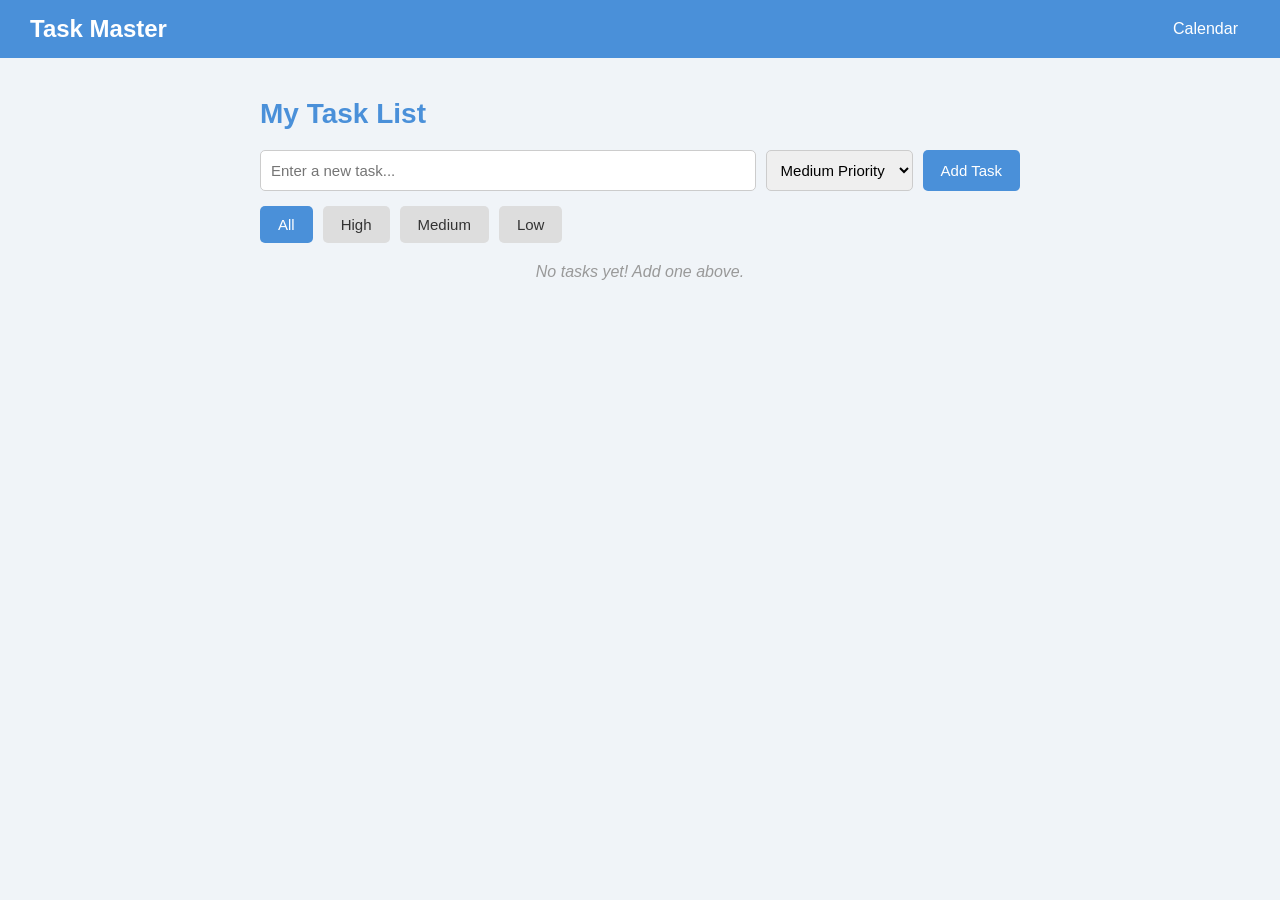
==== index.html @ 6f5163d7 "Added layout" ====
<!DOCTYPE html>
<html lang="en">
<head>
  <meta charset="UTF-8" />
  <meta name="viewport" content="width=device-width, initial-scale=1.0" />
  <title>Task Master</title>
  <link rel="stylesheet" href="style.css" />
</head>
<body>

  <!-- Navigation Bar -->
  <nav class="navbar">
    <h1 class="logo">Task Master</h1>
    <ul class="nav-links">
      <li><a href="calendar.html">Calendar</a></li>
    </ul>
  </nav>

  <!-- Main Content -->
  <main class="container">
    <h2>My Task List</h2>

    <!-- Add Task Form -->
    <div class="add-task-form">
      <input type="text" id="taskInput" placeholder="Enter a new task..." />
      <select id="prioritySelect">
        <option value="low">Low Priority</option>
        <option value="medium" selected>Medium Priority</option>
        <option value="high">High Priority</option>
      </select>
      <button onclick="addTask()">Add Task</button>
    </div>

    <!-- Filter Buttons -->
    <div class="filter-buttons">
      <button onclick="filterTasks('all')" class="filter-btn active-filter">All</button>
      <button onclick="filterTasks('high')" class="filter-btn">High</button>
      <button onclick="filterTasks('medium')" class="filter-btn">Medium</button>
      <button onclick="filterTasks('low')" class="filter-btn">Low</button>
    </div>

    <!-- Task List -->
    <ul id="taskList" class="task-list">
      <!-- Tasks are added here by JavaScript -->
    </ul>

    <p id="emptyMessage" class="empty-message">No tasks yet! Add one above.</p>
  </main>

  <script src="tasks.js"></script>
</body>
</html>
---- style.css ----
/* ===== Reset & Base ===== */
* {
  margin: 0;
  padding: 0;
  box-sizing: border-box;
}

body {
  font-family: Arial, sans-serif;
  background-color: #f0f4f8;
  color: #333;
}

/* ===== Navigation Bar ===== */
.navbar {
  background-color: #4a90d9;
  display: flex;
  align-items: center;
  justify-content: space-between;
  padding: 15px 30px;
}

.logo {
  color: white;
  font-size: 24px;
}

.nav-links {
  list-style: none;
  display: flex;
  gap: 20px;
}

.nav-links a {
  color: white;
  text-decoration: none;
  font-size: 16px;
  padding: 6px 12px;
  border-radius: 5px;
}

.nav-links a:hover {
  background-color: #3178b5;
}

.nav-links a.active {
  background-color: #1a5a96;
  font-weight: bold;
}

/* ===== Main Container ===== */
.container {
  max-width: 800px;
  margin: 40px auto;
  padding: 0 20px;
}

.container h2 {
  font-size: 28px;
  margin-bottom: 20px;
  color: #4a90d9;
}

.subtitle {
  color: #666;
  margin-bottom: 20px;
}

/* ===== Add Task Form ===== */
.add-task-form {
  display: flex;
  gap: 10px;
  margin-bottom: 15px;
  flex-wrap: wrap;
}

.add-task-form input,
.add-task-form select {
  padding: 10px;
  font-size: 15px;
  border: 1px solid #ccc;
  border-radius: 5px;
}

.add-task-form input {
  flex: 1;
  min-width: 200px;
}

/* ===== Buttons ===== */
button {
  padding: 10px 18px;
  font-size: 15px;
  background-color: #4a90d9;
  color: white;
  border: none;
  border-radius: 5px;
  cursor: pointer;
}

button:hover {
  background-color: #3178b5;
}

button:disabled {
  background-color: #aaa;
  cursor: not-allowed;
}

/* ===== Filter Buttons ===== */
.filter-buttons {
  display: flex;
  gap: 10px;
  margin-bottom: 20px;
}

.filter-btn {
  background-color: #ddd;
  color: #333;
}

.filter-btn:hover {
  background-color: #bbb;
}

.filter-btn.active-filter {
  background-color: #4a90d9;
  color: white;
}

/* ===== Task List ===== */
.task-list {
  list-style: none;
}

.task-item {
  display: flex;
  align-items: center;
  justify-content: space-between;
  background-color: white;
  padding: 12px 16px;
  margin-bottom: 10px;
  border-radius: 6px;
  border-left: 5px solid #ccc;
  box-shadow: 0 1px 3px rgba(0,0,0,0.1);
}

.task-item.high {
  border-left-color: #e74c3c;
}

.task-item.medium {
  border-left-color: #f39c12;
}

.task-item.low {
  border-left-color: #2ecc71;
}

.task-item.done .task-text {
  text-decoration: line-through;
  color: #aaa;
}

.task-text {
  flex: 1;
  font-size: 15px;
}

.task-badge {
  font-size: 12px;
  padding: 3px 8px;
  border-radius: 10px;
  color: white;
  margin-left: 10px;
}

.badge-high   { background-color: #e74c3c; }
.badge-medium { background-color: #f39c12; }
.badge-low    { background-color: #2ecc71; }

.task-actions {
  display: flex;
  gap: 6px;
  margin-left: 12px;
}

.task-actions button {
  padding: 5px 10px;
  font-size: 13px;
}

.btn-done {
  background-color: #2ecc71;
}

.btn-done:hover {
  background-color: #27ae60;
}

.btn-delete {
  background-color: #e74c3c;
}

.btn-delete:hover {
  background-color: #c0392b;
}

/* ===== Empty Message ===== */
.empty-message {
  color: #999;
  font-style: italic;
  text-align: center;
  margin-top: 20px;
}

/* ===== Calendar ===== */
.calendar-header {
  display: flex;
  align-items: center;
  justify-content: space-between;
  margin-bottom: 15px;
}

.calendar-header h3 {
  font-size: 20px;
  color: #333;
}

.calendar-grid {
  display: grid;
  grid-template-columns: repeat(7, 1fr);
  gap: 5px;
  margin-bottom: 30px;
}

.day-header {
  text-align: center;
  font-weight: bold;
  background-color: #4a90d9;
  color: white;
  padding: 8px;
  border-radius: 4px;
  font-size: 14px;
}

.calendar-day {
  background-color: white;
  border: 1px solid #ddd;
  border-radius: 5px;
  padding: 8px;
  min-height: 60px;
  cursor: pointer;
  font-size: 14px;
}

.calendar-day:hover {
  background-color: #e8f0fb;
}

.calendar-day.today {
  border: 2px solid #4a90d9;
}

.calendar-day.selected {
  background-color: #d0e4f7;
}

.calendar-day.empty {
  background-color: #f9f9f9;
  cursor: default;
}

.calendar-day .day-number {
  font-weight: bold;
  margin-bottom: 4px;
}

.day-dot {
  width: 8px;
  height: 8px;
  border-radius: 50%;
  display: inline-block;
  margin: 1px;
}

.dot-high   { background-color: #e74c3c; }
.dot-medium { background-color: #f39c12; }
.dot-low    { background-color: #2ecc71; }

/* ===== Event Panel ===== */
.event-panel {
  background-color: white;
  padding: 20px;
  border-radius: 8px;
  box-shadow: 0 1px 3px rgba(0,0,0,0.1);
  margin-bottom: 25px;
  display: flex;
  flex-direction: column;
  gap: 10px;
}

.event-panel input,
.event-panel select {
  padding: 10px;
  font-size: 15px;
  border: 1px solid #ccc;
  border-radius: 5px;
}

.event-list-section {
  margin-top: 10px;
}

.event-list-section h3 {
  margin-bottom: 12px;
  color: #4a90d9;
}
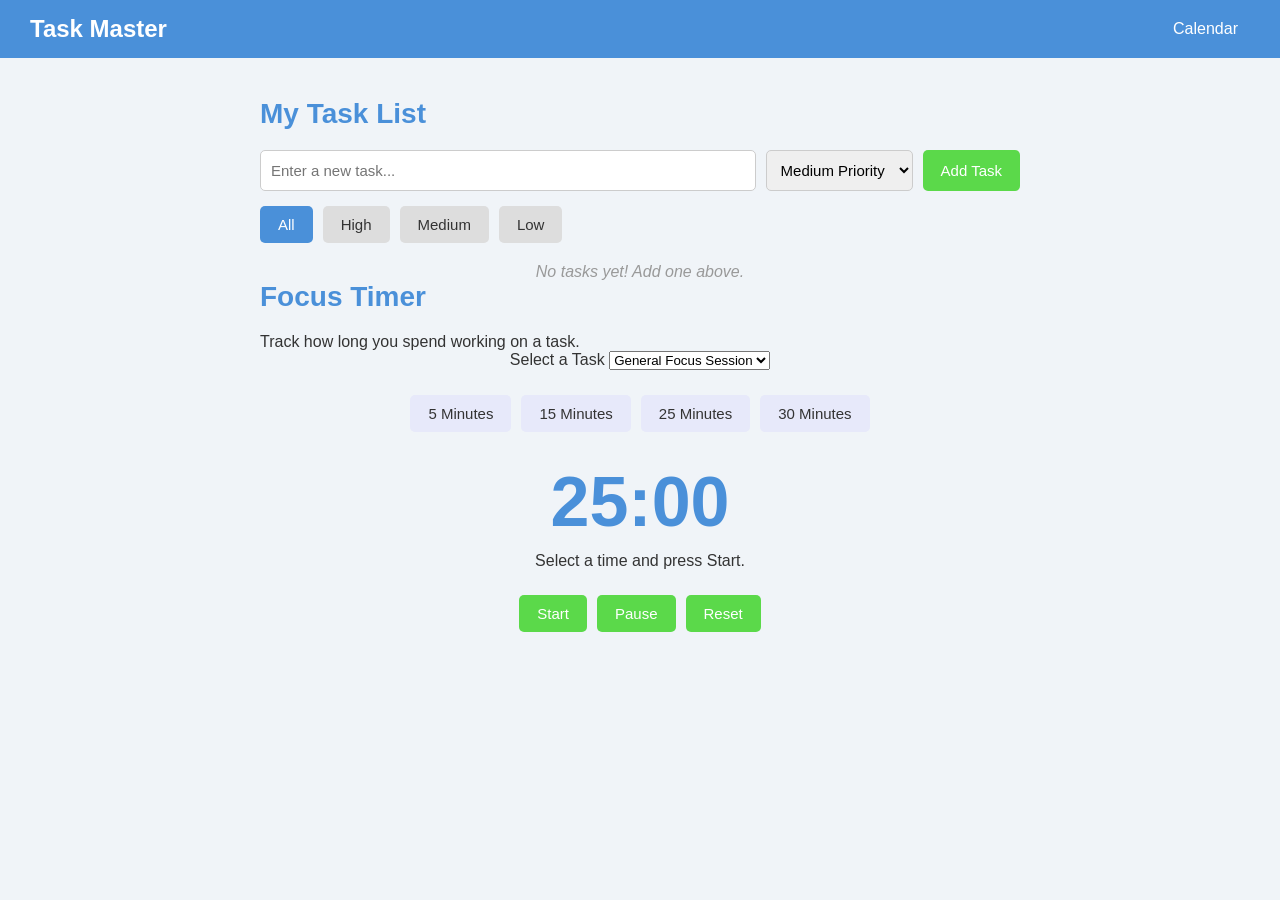
==== commit 89dd9c52: "Added "timer" section to index" ====
--- a/index.html
+++ b/index.html
@@ -45,6 +45,74 @@
     </ul>
 
     <p id="emptyMessage" class="empty-message">No tasks yet! Add one above.</p>
+
+    <section id="timer" class="page-section">
+            <div class="section-title">
+                <div>
+                    <h2>Focus Timer</h2>
+
+                    <p>
+                        Track how long you spend working on a task.
+                    </p>
+                </div>
+            </div>
+
+            <div class="timer-card">
+                <label for="timerTask">
+                    Select a Task
+                </label>
+
+                <select id="timerTask">
+                    <option value="">
+                        General Focus Session
+                    </option>
+                </select>
+
+                <div class="timer-buttons">
+                    <button onclick="setTimer(5)">
+                        5 Minutes
+                    </button>
+
+                    <button onclick="setTimer(15)">
+                        15 Minutes
+                    </button>
+
+                    <button onclick="setTimer(25)">
+                        25 Minutes
+                    </button>
+
+                    <button onclick="setTimer(30)">
+                        30 Minutes
+                    </button>
+                </div>
+
+                <h2 id="timerDisplay">25:00</h2>
+
+                <p id="timerMessage">
+                    Select a time and press Start.
+                </p>
+
+                <div class="timer-controls">
+                    <button onclick="startTimer()">
+                        Start
+                    </button>
+
+                    <button
+                        class="secondary-button"
+                        onclick="pauseTimer()"
+                    >
+                        Pause
+                    </button>
+
+                    <button
+                        class="delete-button"
+                        onclick="resetTimer()"
+                    >
+                        Reset
+                    </button>
+                </div>
+            </div>
+        </section>
   </main>
 
   <script src="tasks.js"></script>
--- a/style.css
+++ b/style.css
@@ -91,7 +91,7 @@
 button {
   padding: 10px 18px;
   font-size: 15px;
-  background-color: #4a90d9;
+  background-color: #5bd94a;
   color: white;
   border: none;
   border-radius: 5px;
@@ -317,3 +317,46 @@
   color: #4a90d9;
 }
 
+.timer-card {
+    max-width: 700px;
+    margin: 0 auto;
+    text-align: center;
+}
+
+.timer-card label {
+    text-align: left;
+}
+
+.timer-buttons {
+    display: flex;
+    justify-content: center;
+    flex-wrap: wrap;
+    gap: 10px;
+    margin: 25px 0;
+}
+
+.timer-buttons button {
+    background-color: #e7e9fa;
+    color: var(--primary-color);
+}
+
+.timer-buttons button:hover {
+    background-color: var(--primary-color);
+    color: white;
+}
+
+#timerDisplay {
+    margin: 30px 0 10px;
+    font-size: 70px;
+}
+
+#timerMessage {
+    color: var(--light-text);
+}
+
+.timer-controls {
+    display: flex;
+    justify-content: center;
+    gap: 10px;
+    margin-top: 25px;
+}
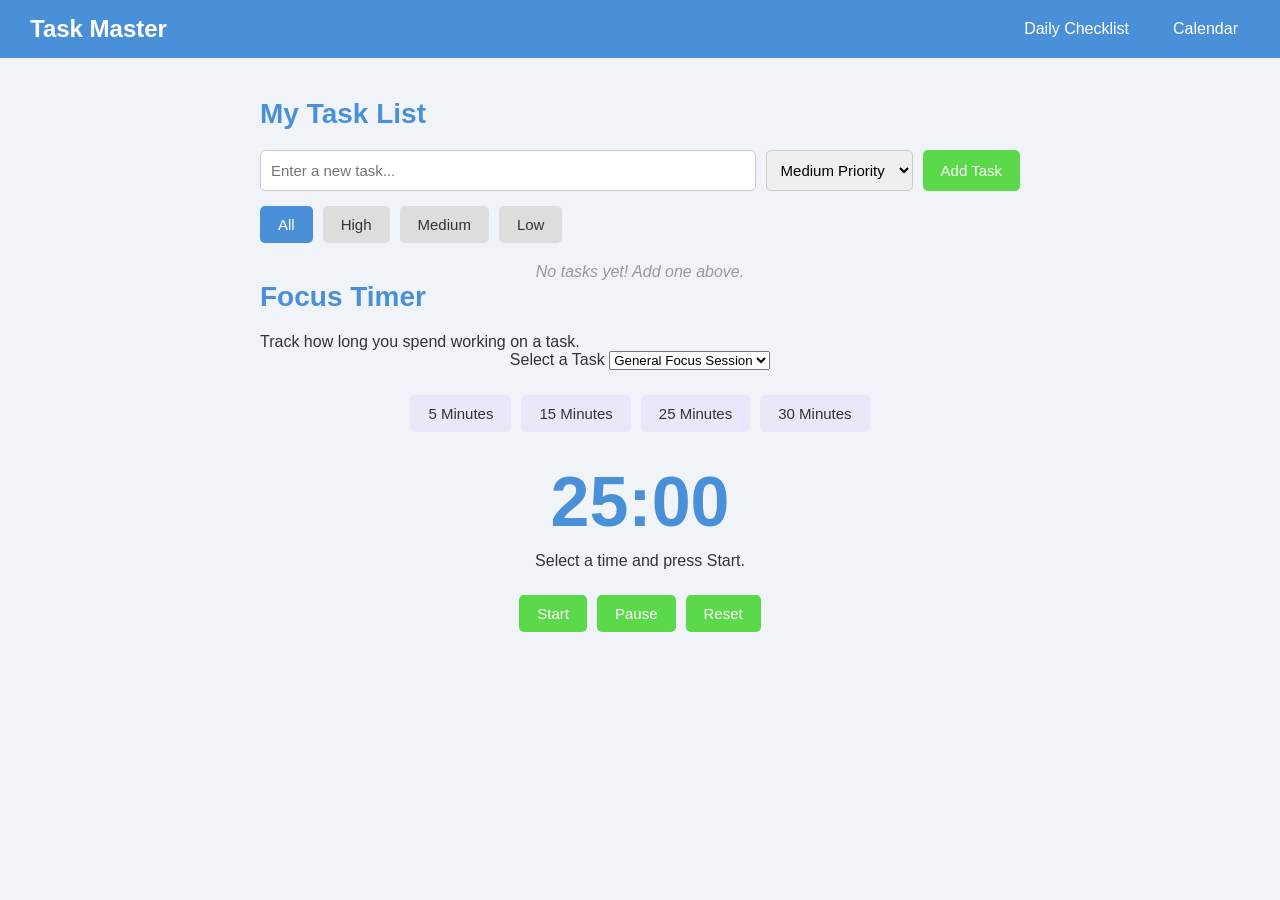
==== commit e5fb536a: "Created daily-checklist html" ====
--- a/index.html
+++ b/index.html
@@ -12,6 +12,7 @@
   <nav class="navbar">
     <h1 class="logo">Task Master</h1>
     <ul class="nav-links">
+      <li><a href="daily-checklist.html">Daily Checklist</a></li>
       <li><a href="calendar.html">Calendar</a></li>
     </ul>
   </nav>
--- a/style.css
+++ b/style.css
@@ -359,4 +359,111 @@
     justify-content: center;
     gap: 10px;
     margin-top: 25px;
+}
+
+.daily-checklist-section {
+  margin-top: 40px;
+}
+
+.checklist-form {
+  display: flex;
+  gap: 10px;
+
+  margin-bottom: 20px;
+}
+
+.checklist-form input {
+  flex: 1;
+
+  padding: 10px;
+
+  font-size: 15px;
+
+  border: 1px solid #cccccc;
+  border-radius: 5px;
+}
+
+.daily-checklist {
+  list-style: none;
+}
+
+.checklist-item {
+  display: flex;
+  align-items: center;
+  justify-content: space-between;
+
+  gap: 12px;
+
+  background-color: white;
+
+  padding: 13px 15px;
+  margin-bottom: 10px;
+
+  border-radius: 7px;
+
+  box-shadow: 0 2px 6px rgba(0, 0, 0, 0.1);
+}
+
+.checklist-label {
+  display: flex;
+  align-items: center;
+
+  gap: 10px;
+
+  flex: 1;
+
+  cursor: pointer;
+}
+
+.checklist-checkbox {
+  width: 18px;
+  height: 18px;
+
+  cursor: pointer;
+}
+
+.checklist-text {
+  color: #333333;
+  font-size: 15px;
+}
+
+.checklist-item.completed .checklist-text {
+  color: #888888;
+  text-decoration: line-through;
+}
+
+.checklist-delete-button {
+  background-color: #e74c3c;
+
+  padding: 6px 10px;
+
+  font-size: 13px;
+}
+
+.checklist-delete-button:hover {
+  background-color: #c0392b;
+}
+
+.checklist-progress {
+  color: #666666;
+
+  text-align: right;
+  font-size: 14px;
+
+  margin-top: 10px;
+}
+
+
+/* ===== Daily Checklist Responsive Design ===== */
+
+@media (max-width: 600px) {
+
+  .checklist-form {
+    flex-direction: column;
+  }
+
+  .checklist-form input,
+  .checklist-form button {
+    width: 100%;
+  }
 }
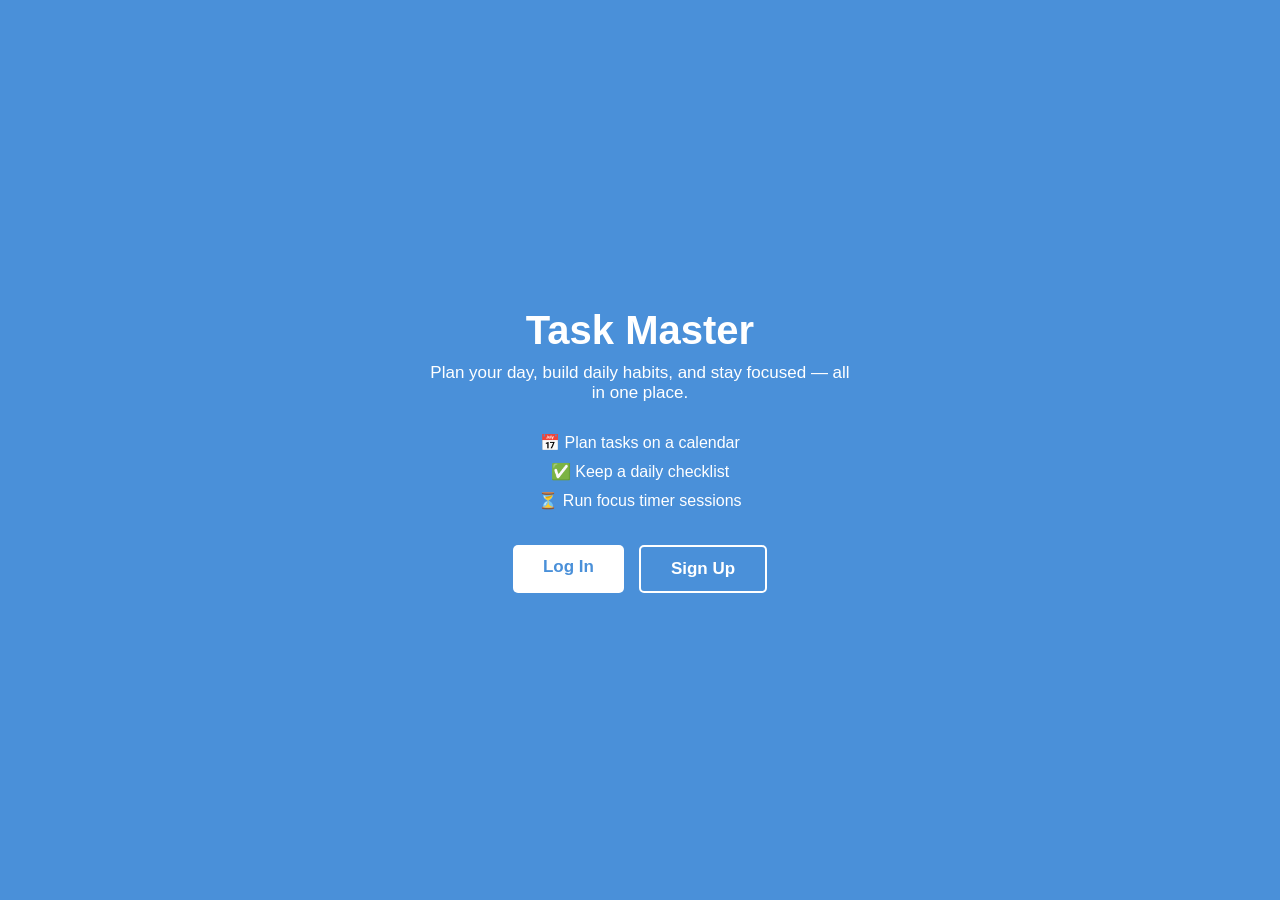
==== commit 08fb78ba: "added auththentication" ====
--- a/index.html
+++ b/index.html
@@ -3,119 +3,28 @@
 <head>
   <meta charset="UTF-8" />
   <meta name="viewport" content="width=device-width, initial-scale=1.0" />
-  <title>Task Master</title>
+  <title>Task Master - Welcome</title>
   <link rel="stylesheet" href="style.css" />
 </head>
 <body>
 
-  <!-- Navigation Bar -->
-  <nav class="navbar">
-    <h1 class="logo">Task Master</h1>
-    <ul class="nav-links">
-      <li><a href="daily-checklist.html">Daily Checklist</a></li>
-      <li><a href="calendar.html">Calendar</a></li>
-    </ul>
-  </nav>
+  <main class="welcome-screen">
+    <h1 class="logo welcome-logo">Task Master</h1>
+    <p class="welcome-tagline">
+      Plan your day, build daily habits, and stay focused &mdash;
+      all in one place.
+    </p>
 
-  <!-- Main Content -->
-  <main class="container">
-    <h2>My Task List</h2>
-
-    <!-- Add Task Form -->
-    <div class="add-task-form">
-      <input type="text" id="taskInput" placeholder="Enter a new task..." />
-      <select id="prioritySelect">
-        <option value="low">Low Priority</option>
-        <option value="medium" selected>Medium Priority</option>
-        <option value="high">High Priority</option>
-      </select>
-      <button onclick="addTask()">Add Task</button>
+    <div class="welcome-features">
+      <p>&#128197; Plan tasks on a calendar</p>
+      <p>&#9989; Keep a daily checklist</p>
+      <p>&#9203; Run focus timer sessions</p>
     </div>
 
-    <!-- Filter Buttons -->
-    <div class="filter-buttons">
-      <button onclick="filterTasks('all')" class="filter-btn active-filter">All</button>
-      <button onclick="filterTasks('high')" class="filter-btn">High</button>
-      <button onclick="filterTasks('medium')" class="filter-btn">Medium</button>
-      <button onclick="filterTasks('low')" class="filter-btn">Low</button>
+    <div class="welcome-buttons">
+      <a class="welcome-button" href="login.html?mode=login">Log In</a>
+      <a class="welcome-button secondary-button" href="login.html?mode=signup">Sign Up</a>
     </div>
-
-    <!-- Task List -->
-    <ul id="taskList" class="task-list">
-      <!-- Tasks are added here by JavaScript -->
-    </ul>
-
-    <p id="emptyMessage" class="empty-message">No tasks yet! Add one above.</p>
-
-    <section id="timer" class="page-section">
-            <div class="section-title">
-                <div>
-                    <h2>Focus Timer</h2>
-
-                    <p>
-                        Track how long you spend working on a task.
-                    </p>
-                </div>
-            </div>
-
-            <div class="timer-card">
-                <label for="timerTask">
-                    Select a Task
-                </label>
-
-                <select id="timerTask">
-                    <option value="">
-                        General Focus Session
-                    </option>
-                </select>
-
-                <div class="timer-buttons">
-                    <button onclick="setTimer(5)">
-                        5 Minutes
-                    </button>
-
-                    <button onclick="setTimer(15)">
-                        15 Minutes
-                    </button>
-
-                    <button onclick="setTimer(25)">
-                        25 Minutes
-                    </button>
-
-                    <button onclick="setTimer(30)">
-                        30 Minutes
-                    </button>
-                </div>
-
-                <h2 id="timerDisplay">25:00</h2>
-
-                <p id="timerMessage">
-                    Select a time and press Start.
-                </p>
-
-                <div class="timer-controls">
-                    <button onclick="startTimer()">
-                        Start
-                    </button>
-
-                    <button
-                        class="secondary-button"
-                        onclick="pauseTimer()"
-                    >
-                        Pause
-                    </button>
-
-                    <button
-                        class="delete-button"
-                        onclick="resetTimer()"
-                    >
-                        Reset
-                    </button>
-                </div>
-            </div>
-        </section>
   </main>
-
-  <script src="tasks.js"></script>
 </body>
 </html>
--- a/style.css
+++ b/style.css
@@ -466,4 +466,203 @@
   .checklist-form button {
     width: 100%;
   }
+}
+
+/* ===== Home Page ===== */
+.hero {
+  text-align: center;
+  margin-bottom: 40px;
+}
+
+.hero h2 {
+  margin-bottom: 8px;
+}
+
+.hero .subtitle {
+  margin-bottom: 20px;
+}
+
+.hero-text {
+  max-width: 500px;
+  margin: 0 auto;
+  color: #555;
+}
+
+.home-cards {
+  display: grid;
+  grid-template-columns: repeat(auto-fit, minmax(200px, 1fr));
+  gap: 20px;
+}
+
+.home-card {
+  display: block;
+  background-color: white;
+  padding: 20px;
+  border-radius: 8px;
+  box-shadow: 0 1px 3px rgba(0,0,0,0.1);
+  text-decoration: none;
+  color: #333;
+  border-top: 4px solid #4a90d9;
+}
+
+.home-card:hover {
+  box-shadow: 0 4px 10px rgba(0,0,0,0.15);
+  transform: translateY(-2px);
+}
+
+.home-card h3 {
+  color: #4a90d9;
+  margin-bottom: 8px;
+}
+
+.home-card p {
+  font-size: 14px;
+  color: #666;
+}
+
+/* ===== Welcome Screen ===== */
+.welcome-screen {
+  min-height: 100vh;
+  display: flex;
+  flex-direction: column;
+  align-items: center;
+  justify-content: center;
+  text-align: center;
+  padding: 20px;
+  background-color: #4a90d9;
+  color: white;
+}
+
+.welcome-logo {
+  font-size: 40px;
+  margin-bottom: 10px;
+}
+
+.welcome-tagline {
+  max-width: 420px;
+  font-size: 17px;
+  margin-bottom: 30px;
+}
+
+.welcome-features {
+  display: flex;
+  flex-direction: column;
+  gap: 10px;
+  margin-bottom: 35px;
+  font-size: 16px;
+}
+
+.welcome-buttons {
+  display: flex;
+  gap: 15px;
+}
+
+.welcome-button {
+  display: inline-block;
+  background-color: white;
+  color: #4a90d9;
+  font-size: 17px;
+  font-weight: bold;
+  padding: 12px 30px;
+  border-radius: 5px;
+  text-decoration: none;
+  cursor: pointer;
+}
+
+.welcome-button:hover {
+  background-color: #eef4fc;
+  color: #3178b5;
+}
+
+.welcome-button.secondary-button {
+  background-color: transparent;
+  color: white;
+  border: 2px solid white;
+}
+
+.welcome-button.secondary-button:hover {
+  background-color: rgba(255, 255, 255, 0.15);
+  color: white;
+}
+
+/* ===== Login Screen ===== */
+.login-screen {
+  min-height: 100vh;
+  display: flex;
+  flex-direction: column;
+  align-items: center;
+  justify-content: center;
+  padding: 20px;
+}
+
+.login-logo {
+  color: #4a90d9;
+  margin-bottom: 25px;
+}
+
+.login-card {
+  background-color: white;
+  width: 100%;
+  max-width: 320px;
+  padding: 25px;
+  border-radius: 8px;
+  box-shadow: 0 1px 3px rgba(0,0,0,0.1);
+  display: flex;
+  flex-direction: column;
+  gap: 12px;
+}
+
+.login-card input {
+  padding: 10px;
+  font-size: 15px;
+  border: 1px solid #ccc;
+  border-radius: 5px;
+}
+
+.login-error {
+  display: none;
+  color: #e74c3c;
+  font-size: 14px;
+}
+
+.login-card h2 {
+  text-align: center;
+  color: #4a90d9;
+  margin-bottom: 5px;
+}
+
+.toggle-mode {
+  text-align: center;
+  font-size: 14px;
+  color: #666;
+}
+
+.toggle-mode a {
+  color: #4a90d9;
+  font-weight: bold;
+  text-decoration: none;
+}
+
+.toggle-mode a:hover {
+  text-decoration: underline;
+}
+
+.secondary-button {
+  background-color: #ddd;
+  color: #333;
+}
+
+.secondary-button:hover {
+  background-color: #bbb;
+}
+
+/* ===== Logout Button ===== */
+.logout-button {
+  background-color: transparent;
+  border: 1px solid white;
+  padding: 6px 12px;
+}
+
+.logout-button:hover {
+  background-color: #3178b5;
 }
